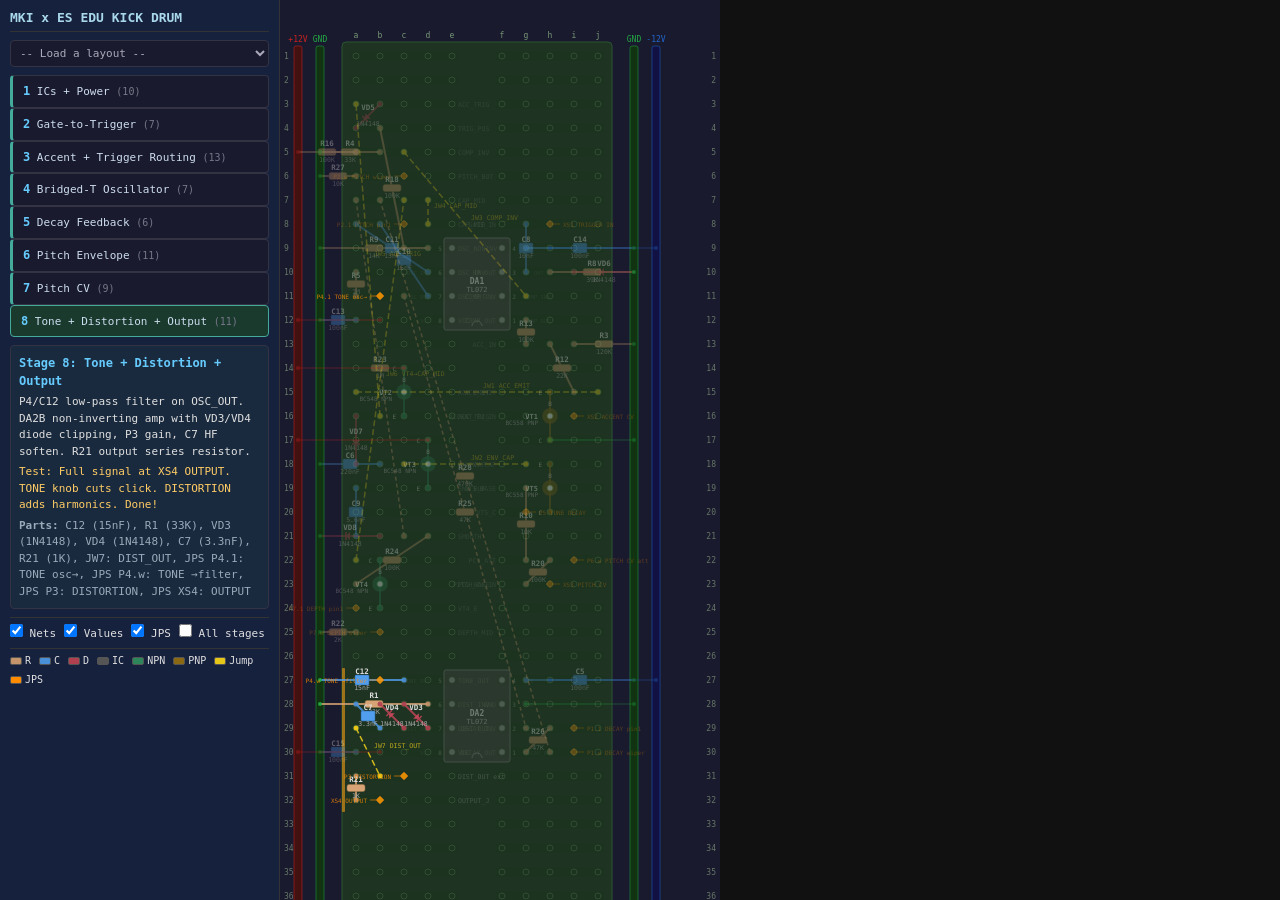
==== tools/visualizer/index.html @ 35ad06a5 "MKI x ES EDU: snare netlist + breadboard visualizer tooling - Snare drum definitive netlist (13 func" ====
<!DOCTYPE html>
<html lang="en">
<head>
<meta charset="UTF-8">
<title>n8synth Breadboard Visualizer</title>
<style>
* { margin: 0; padding: 0; box-sizing: border-box; }
body { font-family: 'Consolas', 'Monaco', monospace; background: #1a1a2e; color: #e0e0e0; display: flex; height: 100vh; }
#sidebar { width: 280px; min-width: 280px; background: #16213e; border-right: 1px solid #333; overflow-y: auto; padding: 10px; display: flex; flex-direction: column; gap: 8px; }
#sidebar h1 { font-size: 13px; color: #a8d8ea; padding-bottom: 6px; border-bottom: 1px solid #333; }
#file-select { width: 100%; padding: 5px; background: #1a1a2e; color: #aab; border: 1px solid #334; border-radius: 4px; font-family: inherit; font-size: 11px; cursor: pointer; }
#file-select:hover { border-color: #4a9; }
.stage-btn { display: block; width: 100%; text-align: left; padding: 7px 10px; border: 1px solid #334; border-radius: 4px; background: #1a1a2e; color: #aab; cursor: pointer; font-family: inherit; font-size: 11px; line-height: 1.4; transition: all 0.15s; }
.stage-btn:hover { border-color: #4a9; }
.stage-btn.active { background: #1a3a2e; border-color: #4a9; color: #fff; }
.stage-btn.completed { border-left: 3px solid #4a9; }
.stage-btn .snum { color: #6cf; font-weight: bold; font-size: 12px; }
.stage-btn .sname { color: #cde; }
.stage-btn .scount { color: #778; font-size: 10px; }
#stage-info { background: #1a2a3e; border: 1px solid #334; border-radius: 4px; padding: 8px; font-size: 11px; line-height: 1.5; }
#stage-info h3 { color: #6cf; margin-bottom: 4px; font-size: 12px; }
#stage-info .test-point { color: #fc6; margin-top: 4px; }
#stage-info .parts-list { color: #9ab; margin-top: 4px; }
#controls { display: flex; gap: 8px; flex-wrap: wrap; font-size: 11px; padding-top: 6px; border-top: 1px solid #333; }
#controls label { cursor: pointer; }
#legend { display: flex; gap: 8px; flex-wrap: wrap; font-size: 10px; padding-top: 6px; border-top: 1px solid #333; }
.legend-item { display: flex; align-items: center; gap: 3px; }
.legend-swatch { width: 12px; height: 8px; border-radius: 2px; border: 1px solid #555; }
#main { flex: 1; overflow: auto; background: #111; }
svg { display: block; }
#tooltip { position: fixed; pointer-events: none; background: #1e2a3a; border: 1px solid #4a9; color: #ddd; padding: 6px 10px; border-radius: 4px; font-size: 11px; line-height: 1.5; display: none; z-index: 100; max-width: 280px; }
#tooltip .tt-id { color: #6cf; font-weight: bold; }
#tooltip .tt-val { color: #fc6; }
#tooltip .tt-net { color: #9d9; }
#tooltip .tt-stage { color: #aab; font-size: 10px; }
.comp-group { cursor: pointer; }
.comp-group:hover .comp-body { filter: brightness(1.4); }
.comp-group.dimmed { opacity: 0.08; pointer-events: none; }
.comp-group.prior { opacity: 0.35; }
.comp-group.current .comp-body { filter: brightness(1.1); }
.comp-group.highlighted .comp-body { filter: brightness(1.5); stroke-width: 2; }
#drop-overlay { display: none; position: fixed; top: 0; left: 0; right: 0; bottom: 0; background: rgba(0,50,80,0.85); z-index: 200; justify-content: center; align-items: center; font-size: 20px; color: #4a9; }
#drop-overlay.active { display: flex; }
</style>
</head>
<body>

<div id="sidebar">
  <h1 id="title">n8synth Breadboard Visualizer</h1>
  <select id="file-select"><option value="">-- Load a layout --</option></select>
  <div id="stage-buttons"></div>
  <div id="stage-info"></div>
  <div id="controls">
    <label><input type="checkbox" id="showNets" checked> Nets</label>
    <label><input type="checkbox" id="showValues" checked> Values</label>
    <label><input type="checkbox" id="showJPS" checked> JPS</label>
    <label><input type="checkbox" id="showAll"> All stages</label>
  </div>
  <div id="legend">
    <div class="legend-item"><div class="legend-swatch" style="background:#c4956a"></div>R</div>
    <div class="legend-item"><div class="legend-swatch" style="background:#4a90d9"></div>C</div>
    <div class="legend-item"><div class="legend-swatch" style="background:#b04050"></div>D</div>
    <div class="legend-item"><div class="legend-swatch" style="background:#555"></div>IC</div>
    <div class="legend-item"><div class="legend-swatch" style="background:#2d8659"></div>NPN</div>
    <div class="legend-item"><div class="legend-swatch" style="background:#8b6914"></div>PNP</div>
    <div class="legend-item"><div class="legend-swatch" style="background:#e6c619"></div>Jump</div>
    <div class="legend-item"><div class="legend-swatch" style="background:#ff8c00"></div>JPS</div>
  </div>
</div>

<div id="main"><svg id="board"></svg></div>
<div id="tooltip"></div>
<div id="drop-overlay">Drop .json layout file here</div>

<script>
// ============================================================
// GRID (n8synth standard — shared by all layouts)
// ============================================================
const P = 24;
const COLS = { '+12v': 18, gndL: 40, a: 76, b: 100, c: 124, d: 148, e: 172, f: 222, g: 246, h: 270, i: 294, j: 318, gndR: 354, '-12v': 376 };
const rowY = r => 56 + (r - 1) * P;
const colX = c => COLS[c];
const SVG_W = 440, SVG_H = rowY(40) + 36;
const RAIL_COLS = ['+12v', 'gndL', 'gndR', '-12v'];
const HOLE_COLS = ['a','b','c','d','e','f','g','h','i','j'];
const RIGHT_COLS = ['f','g','h','i','j'];
const TYPE_COLORS = { R:'#c4956a', C:'#4a90d9', D:'#b04050', IC:'#666', NPN:'#2d8659', PNP:'#8b6914', JW:'#e6c619', JPS:'#ff8c00', '+12v':'#cc2222', '-12v':'#2266cc', gndL:'#22aa44', gndR:'#22aa44' };

// ============================================================
// STATE
// ============================================================
let layout = null;   // loaded JSON
let currentStage = 1;
let selectedComp = null;
let compGroups = [];
const svg = document.getElementById('board');
svg.setAttribute('width', SVG_W);
svg.setAttribute('height', SVG_H);
svg.setAttribute('viewBox', `0 0 ${SVG_W} ${SVG_H}`);

// ============================================================
// LAYOUT LOADING
// ============================================================
// Registry of built-in layouts (added via <script> tags at bottom of page)
const BUILTIN_LAYOUTS = {};
function registerLayout(name, data) { BUILTIN_LAYOUTS[name] = data; }

function populateSelect() {
  const sel = document.getElementById('file-select');
  Object.keys(BUILTIN_LAYOUTS).forEach(name => {
    const opt = document.createElement('option');
    opt.value = name; opt.textContent = name;
    sel.appendChild(opt);
  });
  sel.addEventListener('change', () => { if (sel.value) loadBuiltinLayout(sel.value); });
}

function loadBuiltinLayout(name) {
  layout = BUILTIN_LAYOUTS[name];
  if (layout) onLayoutLoaded();
}

async function loadLayout(url) {
  try {
    const resp = await fetch(url);
    layout = await resp.json();
    onLayoutLoaded();
  } catch(e) {
    // fetch fails on file:// — try built-in layouts instead
    const name = Object.keys(BUILTIN_LAYOUTS)[0];
    if (name) loadBuiltinLayout(name);
  }
}

function loadLayoutFromJSON(json) {
  try {
    layout = typeof json === 'string' ? JSON.parse(json) : json;
    onLayoutLoaded();
  } catch(e) { alert('Invalid JSON: ' + e.message); }
}

function onLayoutLoaded() {
  document.getElementById('title').textContent = layout.title || 'Untitled Layout';
  document.title = (layout.title || 'Layout') + ' — n8synth Visualizer';
  currentStage = layout.stages ? layout.stages.length : 1;
  selectedComp = null;
  buildSidebar();
  render();
}

// Drag and drop JSON files
document.addEventListener('dragover', e => { e.preventDefault(); document.getElementById('drop-overlay').classList.add('active'); });
document.addEventListener('dragleave', e => { if (e.relatedTarget === null) document.getElementById('drop-overlay').classList.remove('active'); });
document.addEventListener('drop', e => {
  e.preventDefault();
  document.getElementById('drop-overlay').classList.remove('active');
  const file = e.dataTransfer.files[0];
  if (file) { const r = new FileReader(); r.onload = () => loadLayoutFromJSON(r.result); r.readAsText(file); }
});

// ============================================================
// SVG HELPERS
// ============================================================
function el(tag, attrs, children) {
  const e = document.createElementNS('http://www.w3.org/2000/svg', tag);
  if (attrs) Object.entries(attrs).forEach(([k,v]) => e.setAttribute(k, v));
  if (typeof children === 'string') e.textContent = children;
  else if (Array.isArray(children)) children.forEach(c => { if (c) e.appendChild(c); });
  return e;
}

function stageClass(s) {
  if (document.getElementById('showAll').checked) return 'current';
  if (s > currentStage) return 'dimmed';
  if (s === currentStage) return 'current';
  return 'prior';
}

function pinPos(r, c) { return { x: colX(c), y: rowY(r) }; }

function countPartsInStage(stageId) {
  if (!layout) return 0;
  let n = 0;
  if (layout.twoPins)     n += layout.twoPins.filter(c => c.stage === stageId).length;
  if (layout.ics)         n += layout.ics.filter(c => c.stage === stageId).length;
  if (layout.transistors) n += layout.transistors.filter(c => c.stage === stageId).length;
  if (layout.jumpers)     n += layout.jumpers.filter(c => c.stage === stageId).length;
  if (layout.powerWires)  n += layout.powerWires.filter(c => c.stage === stageId).length;
  if (layout.jpsWires)    n += layout.jpsWires.filter(c => c.stage === stageId).length;
  return n;
}

// ============================================================
// SIDEBAR
// ============================================================
function buildSidebar() {
  const container = document.getElementById('stage-buttons');
  container.innerHTML = '';
  if (!layout || !layout.stages) return;
  layout.stages.forEach(s => {
    const count = countPartsInStage(s.id);
    const btn = document.createElement('button');
    btn.className = 'stage-btn' + (s.id === currentStage ? ' active' : '') + (s.id < currentStage ? ' completed' : '');
    btn.innerHTML = `<span class="snum">${s.id}</span> <span class="sname">${s.name}</span> <span class="scount">(${count})</span>`;
    btn.onclick = () => { currentStage = s.id; selectedComp = null; render(); buildSidebar(); updateInfo(); };
    container.appendChild(btn);
  });
  updateInfo();
}

function updateInfo() {
  const info = document.getElementById('stage-info');
  if (!layout || !layout.stages) { info.innerHTML = ''; return; }
  const s = layout.stages.find(s => s.id === currentStage);
  if (!s) { info.innerHTML = ''; return; }
  const parts = [];
  if (layout.twoPins) layout.twoPins.filter(c => c.stage === s.id).forEach(c => parts.push(`${c.id} (${c.value})`));
  if (layout.ics) layout.ics.filter(c => c.stage === s.id).forEach(c => parts.push(`${c.id} (${c.value})`));
  if (layout.transistors) layout.transistors.filter(c => c.stage === s.id).forEach(c => parts.push(`${c.id} (${c.value} ${c.subtype})`));
  if (layout.jumpers) layout.jumpers.filter(c => c.stage === s.id).forEach(c => parts.push(`${c.id}: ${c.label}`));
  if (layout.powerWires) layout.powerWires.filter(c => c.stage === s.id).forEach(c => parts.push(`Wire: ${c.label}`));
  if (layout.jpsWires) layout.jpsWires.filter(c => c.stage === s.id).forEach(c => parts.push(`JPS ${c.id}: ${c.label}`));
  info.innerHTML = `<h3>Stage ${s.id}: ${s.name}</h3><div>${s.desc||''}</div><div class="test-point">Test: ${s.test||'—'}</div><div class="parts-list"><b>Parts:</b> ${parts.join(', ')}</div>`;
}

// ============================================================
// RENDERING
// ============================================================
function render() {
  svg.innerHTML = '';
  compGroups = [];
  if (!layout) { drawBoard(); return; }
  drawBoard();
  drawICs();
  drawTransistors();
  drawTwoPins();
  drawJumpers();
  drawPowerWires();
  if (document.getElementById('showJPS').checked) drawJPSWires();
  if (document.getElementById('showNets').checked) drawNetLabels();
}

function drawBoard() {
  svg.appendChild(el('rect', {x:0, y:0, width:SVG_W, height:SVG_H, fill:'#1a1a2e'}));
  const bx = colX('a')-14, by = rowY(1)-14, bw = colX('j')-colX('a')+28, bh = rowY(40)-rowY(1)+28;
  svg.appendChild(el('rect', {x:bx, y:by, width:bw, height:bh, rx:4, fill:'#1e3322', stroke:'#2a5530', 'stroke-width':1}));
  const py = rowY(37)-P/2;
  svg.appendChild(el('rect', {x:bx, y:py, width:bw, height:rowY(40)-rowY(37)+P, fill:'#2a2222', opacity:0.5}));
  svg.appendChild(el('text', {x:(colX('a')+colX('j'))/2, y:rowY(38.5), fill:'#664444', 'font-size':10, 'text-anchor':'middle', 'dominant-baseline':'middle'}, 'POWER SECTION (rows 37-40)'));

  // Stage color band
  if (layout && layout.stages && !document.getElementById('showAll').checked) {
    const s = layout.stages.find(s => s.id === currentStage);
    if (s) {
      let rows = new Set();
      const addRows = (arr, rKeys) => arr.filter(c => (c.stage||c[c.length-1]) === s.id).forEach(c => rKeys.forEach(k => { if (typeof c[k]==='number') rows.add(c[k]); }));
      if (layout.twoPins) layout.twoPins.filter(c=>c.stage===s.id).forEach(c => { rows.add(c.r1); rows.add(c.r2); });
      if (layout.ics) layout.ics.filter(c=>c.stage===s.id).forEach(c => c.pins.forEach(p => rows.add(p.r)));
      if (layout.transistors) layout.transistors.filter(c=>c.stage===s.id).forEach(c => { rows.add(c.eR); rows.add(c.bR); rows.add(c.cR); });
      if (layout.jumpers) layout.jumpers.filter(c=>c.stage===s.id).forEach(c => { rows.add(c.r1); rows.add(c.r2); });
      const arr = [...rows].filter(r => typeof r === 'number' && r > 0 && r <= 40);
      if (arr.length > 0) {
        svg.appendChild(el('rect', { x:bx, y:rowY(Math.min(...arr))-P/2, width:3, height:rowY(Math.max(...arr))-rowY(Math.min(...arr))+P, fill:s.color||'#4a9', opacity:0.6, rx:1 }));
      }
    }
  }

  // Rails
  const y1 = rowY(1)-10, y2 = rowY(40)+10;
  [['+12v','#441111','#cc2222','+12V'],['gndL','#113311','#22aa44','GND'],['gndR','#113311','#22aa44','GND'],['-12v','#111144','#2266cc','-12V']].forEach(([c,f,s,t]) => {
    svg.appendChild(el('rect', {x:colX(c)-4, y:y1, width:8, height:y2-y1, rx:2, fill:f, stroke:s, 'stroke-width':0.5}));
    svg.appendChild(el('text', {x:colX(c), y:y1-4, fill:s, 'font-size':8, 'text-anchor':'middle'}, t));
  });

  // Half-row bars and holes
  for (let r = 1; r <= 40; r++) {
    const y = rowY(r);
    svg.appendChild(el('rect', {x:colX('a')-6, y:y-5, width:colX('e')-colX('a')+12, height:10, rx:3, fill:'#1a3320', opacity:0.4}));
    svg.appendChild(el('rect', {x:colX('f')-6, y:y-5, width:colX('j')-colX('f')+12, height:10, rx:3, fill:'#1a3320', opacity:0.4}));
    HOLE_COLS.forEach(c => svg.appendChild(el('circle', {cx:colX(c), cy:y, r:3, fill:'none', stroke:'#3a5a3a', 'stroke-width':0.7})));
    svg.appendChild(el('text', {x:4, y, fill:'#667766', 'font-size':8, 'dominant-baseline':'middle'}, String(r)));
    svg.appendChild(el('text', {x:SVG_W-4, y, fill:'#667766', 'font-size':8, 'dominant-baseline':'middle', 'text-anchor':'end'}, String(r)));
  }
  HOLE_COLS.forEach(c => svg.appendChild(el('text', {x:colX(c), y:rowY(1)-18, fill:'#779977', 'font-size':8, 'text-anchor':'middle'}, c)));
}

function drawNetLabels() {
  if (!layout || !layout.netLabels) return;
  const showAll = document.getElementById('showAll').checked;
  layout.netLabels.forEach(nl => {
    if (!showAll && nl.stage > currentStage) return;
    const y = rowY(nl.r), opacity = (!showAll && nl.stage < currentStage) ? 0.35 : 0.7;
    if (nl.side === 'L') svg.appendChild(el('text', {x:colX('e')+6, y:y+1, fill:'#556655', 'font-size':6.5, 'dominant-baseline':'middle', opacity}, nl.name));
    else svg.appendChild(el('text', {x:colX('f')-6, y:y+1, fill:'#556655', 'font-size':6.5, 'text-anchor':'end', 'dominant-baseline':'middle', opacity}, nl.name));
  });
}

function makeCG(id, type, value, stage) {
  const sinfo = layout.stages ? layout.stages.find(s => s.id === stage) : null;
  const g = el('g', {class:`comp-group ${stageClass(stage)}`, 'data-id':id, 'data-type':type, 'data-value':value, 'data-stage':stage, 'data-sname':sinfo?sinfo.name:''});
  compGroups.push(g);
  return g;
}

function drawTwoPins() {
  if (!layout || !layout.twoPins) return;
  const showVal = document.getElementById('showValues').checked;
  layout.twoPins.forEach(c => {
    const p1 = pinPos(c.r1, c.c1), p2 = pinPos(c.r2, c.c2);
    const mx = (p1.x+p2.x)/2, my = (p1.y+p2.y)/2, color = TYPE_COLORS[c.type];
    const isLong = Math.abs(c.r2-c.r1) >= 10;
    const g = makeCG(c.id, c.type, c.value, c.stage);
    g.appendChild(el('line', {x1:p1.x, y1:p1.y, x2:p2.x, y2:p2.y, stroke:color, 'stroke-width':isLong?1.5:2, 'stroke-dasharray':isLong?'4,3':'none', class:'comp-body', opacity:0.8}));
    if (c.type==='R') g.appendChild(el('rect', {x:mx-9, y:my-3.5, width:18, height:7, rx:2, fill:color, stroke:'#8a6840', 'stroke-width':0.5, class:'comp-body'}));
    else if (c.type==='C') g.appendChild(el('rect', {x:mx-7, y:my-5, width:14, height:10, rx:1, fill:color, stroke:'#2a5a8a', 'stroke-width':0.5, class:'comp-body'}));
    else if (c.type==='D') {
      const dx=p2.x-p1.x, dy=p2.y-p1.y, len=Math.sqrt(dx*dx+dy*dy)||1, ux=dx/len, uy=dy/len, px=-uy, py=ux, sz=4;
      g.appendChild(el('path', {d:`M${mx+ux*sz},${my+uy*sz} L${mx+px*sz},${my+py*sz} L${mx-px*sz},${my-py*sz} Z`, fill:color, class:'comp-body'}));
      g.appendChild(el('line', {x1:mx+ux*sz-px*sz, y1:my+uy*sz-py*sz, x2:mx+ux*sz+px*sz, y2:my+uy*sz+py*sz, stroke:color, 'stroke-width':1.5}));
    }
    if (!RAIL_COLS.includes(c.c1)) g.appendChild(el('circle', {cx:p1.x, cy:p1.y, r:2.5, fill:color, opacity:0.9}));
    if (!RAIL_COLS.includes(c.c2)) g.appendChild(el('circle', {cx:p2.x, cy:p2.y, r:2.5, fill:color, opacity:0.9}));
    if (RAIL_COLS.includes(c.c1)) g.appendChild(el('circle', {cx:p1.x, cy:p1.y, r:2, fill:TYPE_COLORS[c.c1]||'#888', opacity:0.9}));
    if (RAIL_COLS.includes(c.c2)) g.appendChild(el('circle', {cx:p2.x, cy:p2.y, r:2, fill:TYPE_COLORS[c.c2]||'#888', opacity:0.9}));
    g.appendChild(el('text', {x:mx, y:my-6, fill:'#ddd', 'font-size':7.5, 'text-anchor':'middle', 'dominant-baseline':'auto', 'font-weight':'bold'}, c.id));
    if (showVal) g.appendChild(el('text', {x:mx, y:my+10, fill:'#aaa', 'font-size':6.5, 'text-anchor':'middle', 'dominant-baseline':'auto'}, c.value));
    svg.appendChild(g);
  });
}

function drawICs() {
  if (!layout || !layout.ics) return;
  layout.ics.forEach(ic => {
    const g = makeCG(ic.id, 'IC', ic.value, ic.stage);
    const startY = rowY(ic.pins[0].r), endY = rowY(ic.pins[ic.pins.length-2].r);
    const lx = colX('e'), rx = colX('f');
    g.appendChild(el('rect', {x:lx-8, y:startY-P/2+2, width:rx-lx+16, height:endY-startY+P-4, rx:2, fill:'#444', stroke:'#888', 'stroke-width':1, class:'comp-body'}));
    const notchY = ic.rotation === 180 ? endY+P/2-6 : startY-P/2+2;
    g.appendChild(el('path', {d:`M${(lx+rx)/2-5},${notchY} A5,5 0 0,1 ${(lx+rx)/2+5},${notchY}`, fill:'none', stroke:'#aaa', 'stroke-width':0.8}));
    g.appendChild(el('text', {x:(lx+rx)/2, y:(startY+endY)/2-3, fill:'#fff', 'font-size':8, 'text-anchor':'middle', 'dominant-baseline':'middle', 'font-weight':'bold'}, ic.id));
    g.appendChild(el('text', {x:(lx+rx)/2, y:(startY+endY)/2+6, fill:'#ccc', 'font-size':7, 'text-anchor':'middle', 'dominant-baseline':'middle'}, ic.value));
    ic.pins.forEach(pin => {
      const x = colX(pin.c), y = rowY(pin.r), isLeft = pin.c==='e';
      g.appendChild(el('circle', {cx:x, cy:y, r:2.5, fill:'#aaa'}));
      g.appendChild(el('text', {x:isLeft?x-12:x+12, y:y+1, fill:'#999', 'font-size':6, 'text-anchor':'middle', 'dominant-baseline':'middle'}, String(pin.n)));
      if (document.getElementById('showNets').checked) g.appendChild(el('text', {x:isLeft?x-22:x+22, y:y+1, fill:'#556655', 'font-size':5.5, 'text-anchor':isLeft?'end':'start', 'dominant-baseline':'middle', opacity:0.7}, pin.net));
    });
    svg.appendChild(g);
  });
}

function drawTransistors() {
  if (!layout || !layout.transistors) return;
  layout.transistors.forEach(t => {
    const color = TYPE_COLORS[t.subtype];
    const g = makeCG(t.id, t.subtype, t.value, t.stage);
    const ex=colX(t.eC), ey=rowY(t.eR), bx=colX(t.bC), by=rowY(t.bR), cx_=colX(t.cC), cy_=rowY(t.cR);
    g.appendChild(el('circle', {cx:bx, cy:by, r:8, fill:color, stroke:'#333', 'stroke-width':0.5, class:'comp-body', opacity:0.7}));
    g.appendChild(el('line', {x1:bx, y1:by, x2:ex, y2:ey, stroke:color, 'stroke-width':1.5}));
    g.appendChild(el('line', {x1:bx, y1:by, x2:cx_, y2:cy_, stroke:color, 'stroke-width':1.5}));
    g.appendChild(el('circle', {cx:ex, cy:ey, r:2.5, fill:color}));
    g.appendChild(el('circle', {cx:bx, cy:by, r:2.5, fill:'#fff'}));
    g.appendChild(el('circle', {cx:cx_, cy:cy_, r:2.5, fill:color}));
    const off=8;
    g.appendChild(el('text', {x:ex+(ex>bx?off:-off), y:ey+1, fill:'#ccc', 'font-size':6, 'text-anchor':ex>bx?'start':'end', 'dominant-baseline':'middle'}, 'E'));
    g.appendChild(el('text', {x:bx, y:by-10, fill:'#ccc', 'font-size':6, 'text-anchor':'middle', 'dominant-baseline':'auto'}, 'B'));
    g.appendChild(el('text', {x:cx_+(cx_>bx?off:-off), y:cy_+1, fill:'#ccc', 'font-size':6, 'text-anchor':cx_>bx?'start':'end', 'dominant-baseline':'middle'}, 'C'));
    g.appendChild(el('text', {x:bx-12, y:by+1, fill:'#ddd', 'font-size':7, 'text-anchor':'end', 'dominant-baseline':'middle', 'font-weight':'bold'}, t.id));
    if (document.getElementById('showValues').checked) g.appendChild(el('text', {x:bx-12, y:by+9, fill:'#aaa', 'font-size':6, 'text-anchor':'end', 'dominant-baseline':'auto'}, `${t.value} ${t.subtype}`));
    svg.appendChild(g);
  });
}

function drawJumpers() {
  if (!layout || !layout.jumpers) return;
  layout.jumpers.forEach(j => {
    const p1=pinPos(j.r1,j.c1), p2=pinPos(j.r2,j.c2), mx=(p1.x+p2.x)/2, my=(p1.y+p2.y)/2;
    const g = makeCG(j.id, 'JW', j.label, j.stage);
    g.appendChild(el('line', {x1:p1.x, y1:p1.y, x2:p2.x, y2:p2.y, stroke:TYPE_COLORS.JW, 'stroke-width':1.5, 'stroke-dasharray':'6,3', class:'comp-body', opacity:0.8}));
    g.appendChild(el('circle', {cx:p1.x, cy:p1.y, r:2.5, fill:TYPE_COLORS.JW}));
    g.appendChild(el('circle', {cx:p2.x, cy:p2.y, r:2.5, fill:TYPE_COLORS.JW}));
    g.appendChild(el('text', {x:mx+6, y:my-4, fill:'#e6c619', 'font-size':6.5, 'dominant-baseline':'auto', opacity:0.8}, `${j.id} ${j.label}`));
    svg.appendChild(g);
  });
}

function drawPowerWires() {
  if (!layout || !layout.powerWires) return;
  layout.powerWires.forEach(w => {
    const p1=pinPos(w.r1,w.c1), p2=pinPos(w.r2,w.c2);
    const railCol = RAIL_COLS.includes(w.c2)?w.c2:w.c1;
    const color = TYPE_COLORS[railCol]||'#888';
    const g = makeCG(w.label, 'PWR', w.label, w.stage);
    g.appendChild(el('line', {x1:p1.x, y1:p1.y, x2:p2.x, y2:p2.y, stroke:color, 'stroke-width':1.5, class:'comp-body', opacity:0.7}));
    g.appendChild(el('circle', {cx:p1.x, cy:p1.y, r:2, fill:color}));
    g.appendChild(el('circle', {cx:p2.x, cy:p2.y, r:2, fill:color}));
    svg.appendChild(g);
  });
}

function drawJPSWires() {
  if (!layout || !layout.jpsWires) return;
  layout.jpsWires.forEach(j => {
    const x=colX(j.col), y=rowY(j.row), isRight=RIGHT_COLS.includes(j.col);
    const g = makeCG(j.id, 'JPS', j.label, j.stage);
    const sz=4;
    g.appendChild(el('path', {d:`M${x},${y-sz} L${x+sz},${y} L${x},${y+sz} L${x-sz},${y} Z`, fill:TYPE_COLORS.JPS, stroke:'#cc6600', 'stroke-width':0.5, class:'comp-body', opacity:0.85}));
    g.appendChild(el('line', {x1:isRight?x+10:x-10, y1:y, x2:x+(isRight?sz:-sz), y2:y, stroke:TYPE_COLORS.JPS, 'stroke-width':1, opacity:0.6}));
    g.appendChild(el('text', {x:isRight?x+13:x-13, y:y+1, fill:'#ff8c00', 'font-size':6, 'text-anchor':isRight?'start':'end', 'dominant-baseline':'middle', opacity:0.8}, `${j.id} ${j.label}`));
    svg.appendChild(g);
  });
}

// ============================================================
// TOOLTIP + INTERACTION
// ============================================================
const tooltip = document.getElementById('tooltip');
svg.addEventListener('mousemove', e => {
  const g = e.target.closest('.comp-group');
  if (g) {
    tooltip.innerHTML = `<span class="tt-id">${g.dataset.id}</span><br><span class="tt-val">${g.dataset.value}</span><br><span class="tt-net">${g.dataset.type}</span><br><span class="tt-stage">Stage ${g.dataset.stage}: ${g.dataset.sname}</span>`;
    tooltip.style.display = 'block'; tooltip.style.left = (e.clientX+14)+'px'; tooltip.style.top = (e.clientY-10)+'px';
  } else tooltip.style.display = 'none';
});
svg.addEventListener('mouseleave', () => { tooltip.style.display = 'none'; });

svg.addEventListener('click', e => {
  const g = e.target.closest('.comp-group');
  if (g && selectedComp !== g) {
    selectedComp = g;
    compGroups.forEach(cg => {
      if (cg===g) { cg.classList.add('highlighted'); cg.classList.remove('dimmed','prior','current'); }
      else { cg.classList.add('dimmed'); cg.classList.remove('highlighted','prior','current'); }
    });
  } else {
    selectedComp = null;
    compGroups.forEach(cg => { const s=parseInt(cg.dataset.stage); cg.classList.remove('dimmed','highlighted','prior','current'); cg.classList.add(stageClass(s)); });
  }
});

// ============================================================
// CONTROLS
// ============================================================
['showNets','showValues','showJPS','showAll'].forEach(id => {
  document.getElementById(id).addEventListener('change', () => { selectedComp=null; render(); });
});
document.addEventListener('keydown', e => {
  if (!layout || !layout.stages) return;
  const max = layout.stages.length;
  if (e.key==='ArrowRight' && currentStage<max) { currentStage++; selectedComp=null; render(); buildSidebar(); }
  if (e.key==='ArrowLeft' && currentStage>1) { currentStage--; selectedComp=null; render(); buildSidebar(); }
});

// ============================================================
// INIT
// ============================================================
populateSelect();
drawBoard();

// Auto-load first available built-in layout
const firstBuiltin = Object.keys(BUILTIN_LAYOUTS)[0];
if (firstBuiltin) loadBuiltinLayout(firstBuiltin);
</script>

<!--
  Built-in layouts: each .js file calls registerLayout(name, data).
  Add new modules here as <script> tags. The JSON files in layouts/
  remain the canonical source — these .js wrappers are generated from them.
-->
<script src="layouts/kick_drum.js"></script>

<!-- Re-init after built-in layouts are registered -->
<script>
  populateSelect();
  const first = Object.keys(BUILTIN_LAYOUTS)[0];
  if (first) loadBuiltinLayout(first);
</script>
</body>
</html>
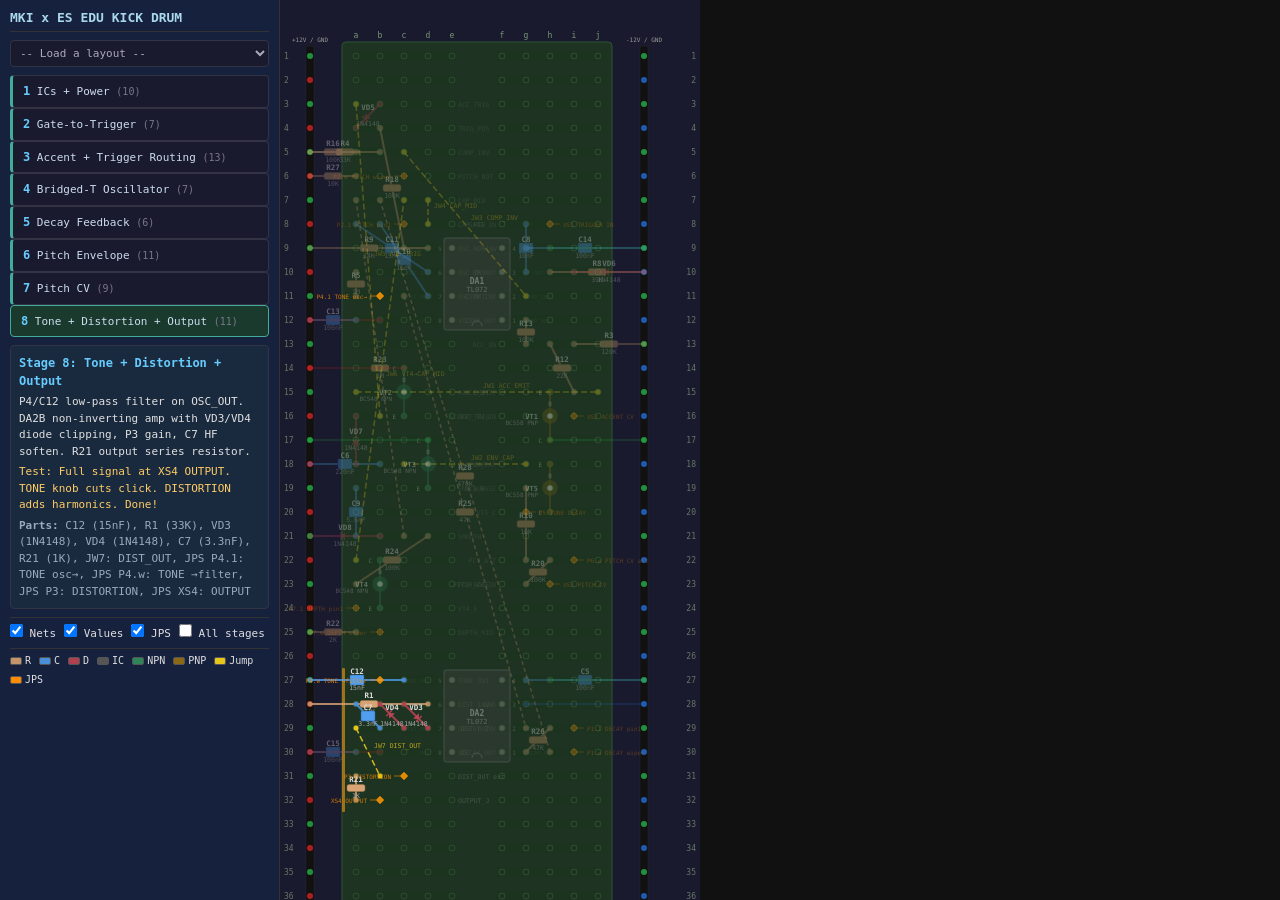
==== commit 3852964d: "FM Drum: two-board layout with alternating power/ground rails Netlist from PDF with 20 functional bl" ====
--- a/tools/visualizer/index.html
+++ b/tools/visualizer/index.html
@@ -77,14 +77,27 @@
 // GRID (n8synth standard — shared by all layouts)
 // ============================================================
 const P = 24;
-const COLS = { '+12v': 18, gndL: 40, a: 76, b: 100, c: 124, d: 148, e: 172, f: 222, g: 246, h: 270, i: 294, j: 318, gndR: 354, '-12v': 376 };
+const COLS = { pwrL: 30, a: 76, b: 100, c: 124, d: 148, e: 172, f: 222, g: 246, h: 270, i: 294, j: 318, pwrR: 364 };
+// Legacy aliases for old layouts that still use +12v/gndL/gndR/-12v column names
+COLS['+12v'] = COLS.pwrL; COLS['gndL'] = COLS.pwrL; COLS['gndR'] = COLS.pwrR; COLS['-12v'] = COLS.pwrR;
 const rowY = r => 56 + (r - 1) * P;
 const colX = c => COLS[c];
-const SVG_W = 440, SVG_H = rowY(40) + 36;
-const RAIL_COLS = ['+12v', 'gndL', 'gndR', '-12v'];
+const SVG_W = 420, SVG_H = rowY(40) + 36;
+const RAIL_COLS = ['pwrL', 'pwrR'];
 const HOLE_COLS = ['a','b','c','d','e','f','g','h','i','j'];
 const RIGHT_COLS = ['f','g','h','i','j'];
-const TYPE_COLORS = { R:'#c4956a', C:'#4a90d9', D:'#b04050', IC:'#666', NPN:'#2d8659', PNP:'#8b6914', JW:'#e6c619', JPS:'#ff8c00', '+12v':'#cc2222', '-12v':'#2266cc', gndL:'#22aa44', gndR:'#22aa44' };
+// n8synth rail convention: even rows = power (+12V left, -12V right), odd rows = GND
+function railColor(col, row) {
+  if (col === 'pwrL' || col === '+12v' || col === 'gndL') return (row % 2 === 0) ? '#cc2222' : '#22aa44';
+  if (col === 'pwrR' || col === '-12v' || col === 'gndR') return (row % 2 === 0) ? '#2266cc' : '#22aa44';
+  return '#888';
+}
+function railLabel(col, row) {
+  if (col === 'pwrL' || col === '+12v' || col === 'gndL') return (row % 2 === 0) ? '+12V' : 'GND';
+  if (col === 'pwrR' || col === '-12v' || col === 'gndR') return (row % 2 === 0) ? '-12V' : 'GND';
+  return '';
+}
+const TYPE_COLORS = { R:'#c4956a', C:'#4a90d9', D:'#b04050', IC:'#666', NPN:'#2d8659', PNP:'#8b6914', JW:'#e6c619', JPS:'#ff8c00', '+12v':'#cc2222', '-12v':'#2266cc', gndL:'#22aa44', gndR:'#22aa44', pwrL:'#cc2222', pwrR:'#2266cc' };
 
 // ============================================================
 // STATE
@@ -265,11 +278,19 @@
     }
   }
 
-  // Rails
+  // Rails — n8synth alternating pattern: even rows = power, odd rows = GND
   const y1 = rowY(1)-10, y2 = rowY(40)+10;
-  [['+12v','#441111','#cc2222','+12V'],['gndL','#113311','#22aa44','GND'],['gndR','#113311','#22aa44','GND'],['-12v','#111144','#2266cc','-12V']].forEach(([c,f,s,t]) => {
-    svg.appendChild(el('rect', {x:colX(c)-4, y:y1, width:8, height:y2-y1, rx:2, fill:f, stroke:s, 'stroke-width':0.5}));
-    svg.appendChild(el('text', {x:colX(c), y:y1-4, fill:s, 'font-size':8, 'text-anchor':'middle'}, t));
+  ['pwrL','pwrR'].forEach(c => {
+    // Draw thin background strip
+    svg.appendChild(el('rect', {x:colX(c)-4, y:y1, width:8, height:y2-y1, rx:2, fill:'#111', stroke:'#333', 'stroke-width':0.3}));
+    // Draw alternating colored dots per row
+    for (let r = 1; r <= 40; r++) {
+      const color = railColor(c, r);
+      svg.appendChild(el('circle', {cx:colX(c), cy:rowY(r), r:3, fill:color, opacity:0.85}));
+    }
+    // Column header labels
+    const topLabel = c === 'pwrL' ? '+12V / GND' : '-12V / GND';
+    svg.appendChild(el('text', {x:colX(c), y:y1-4, fill:'#999', 'font-size':6, 'text-anchor':'middle'}, topLabel));
   });
 
   // Half-row bars and holes
@@ -388,8 +409,12 @@
   if (!layout || !layout.powerWires) return;
   layout.powerWires.forEach(w => {
     const p1=pinPos(w.r1,w.c1), p2=pinPos(w.r2,w.c2);
-    const railCol = RAIL_COLS.includes(w.c2)?w.c2:w.c1;
-    const color = TYPE_COLORS[railCol]||'#888';
+    // Determine which end is the rail end, derive color from row parity
+    const isC1Rail = ['pwrL','pwrR','+12v','gndL','gndR','-12v'].includes(w.c1);
+    const isC2Rail = ['pwrL','pwrR','+12v','gndL','gndR','-12v'].includes(w.c2);
+    const railEnd = isC2Rail ? w.c2 : w.c1;
+    const railRow = isC2Rail ? w.r2 : w.r1;
+    const color = railColor(railEnd, railRow);
     const g = makeCG(w.label, 'PWR', w.label, w.stage);
     g.appendChild(el('line', {x1:p1.x, y1:p1.y, x2:p2.x, y2:p2.y, stroke:color, 'stroke-width':1.5, class:'comp-body', opacity:0.7}));
     g.appendChild(el('circle', {cx:p1.x, cy:p1.y, r:2, fill:color}));
@@ -468,6 +493,9 @@
   remain the canonical source — these .js wrappers are generated from them.
 -->
 <script src="layouts/kick_drum.js"></script>
+<script src="layouts/snare_drum.js"></script>
+<script src="layouts/fm_drum_board1.js"></script>
+<script src="layouts/fm_drum_board2.js"></script>
 
 <!-- Re-init after built-in layouts are registered -->
 <script>
